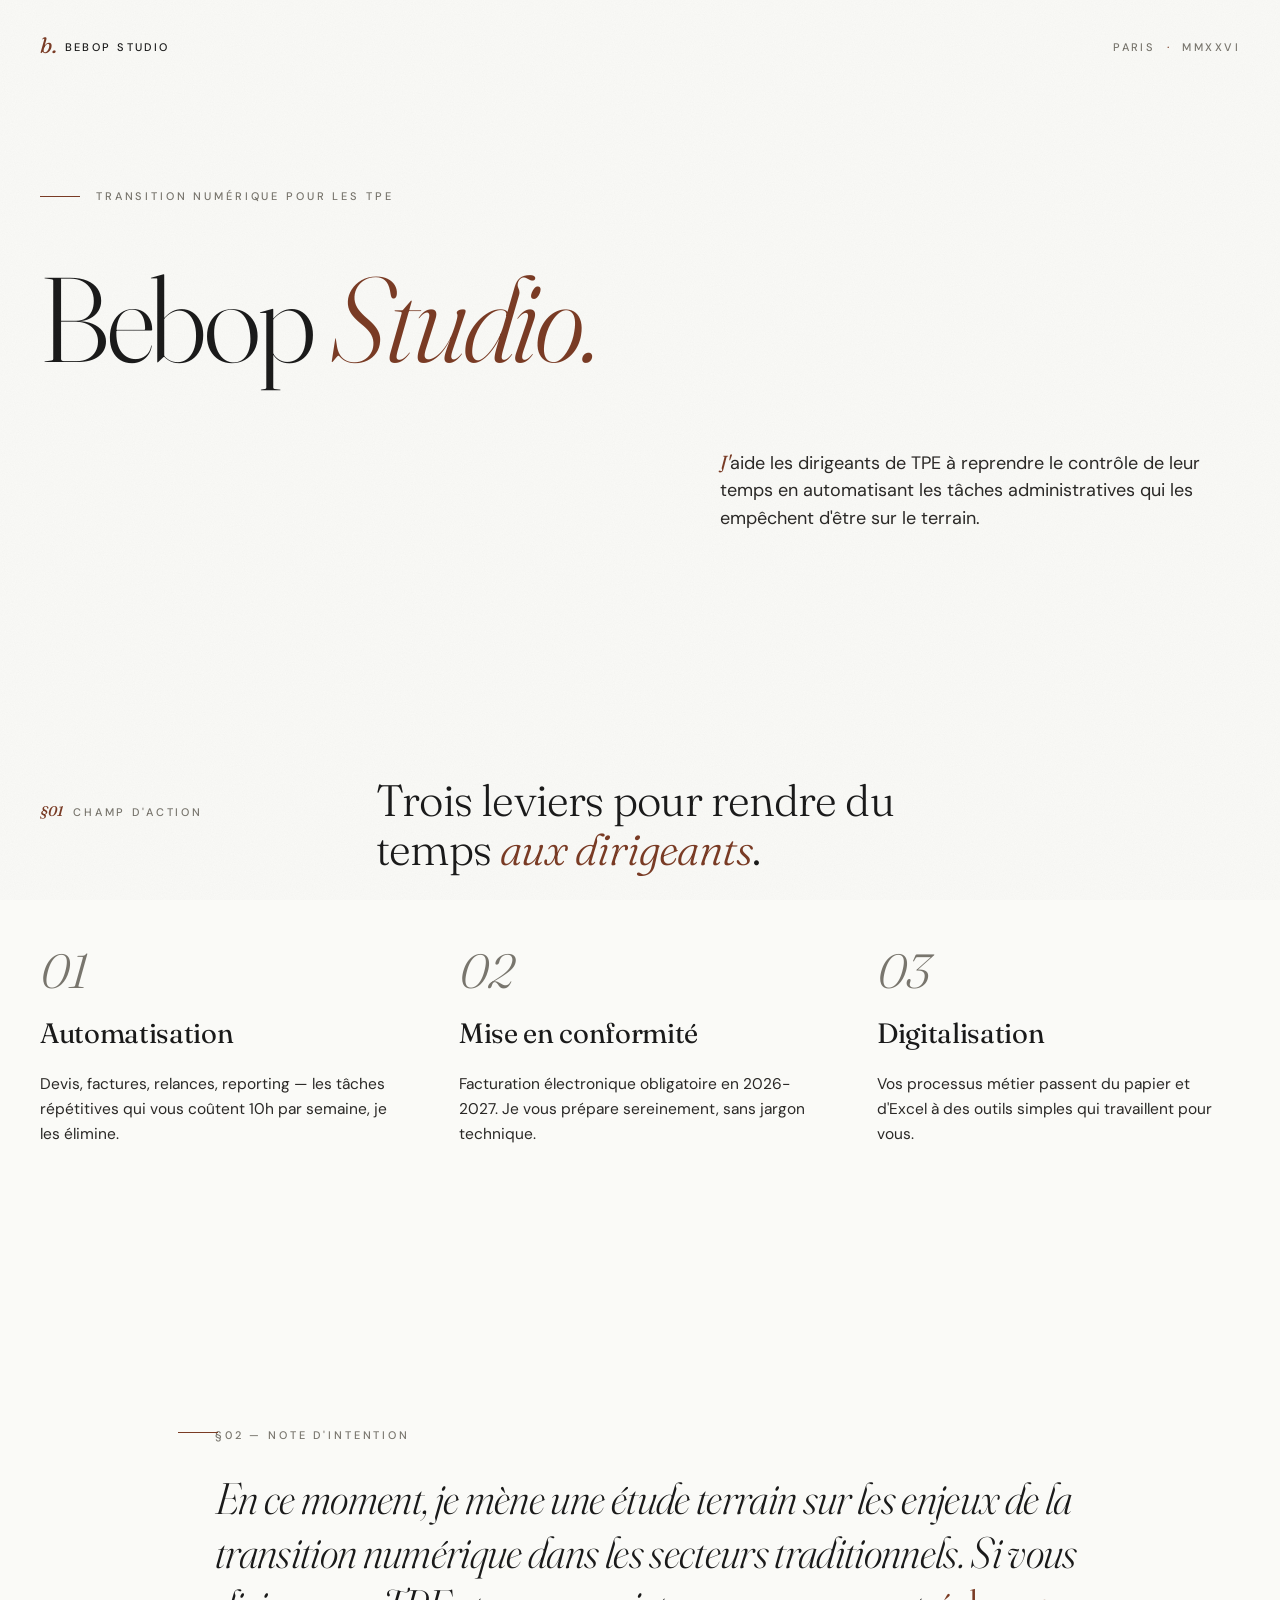
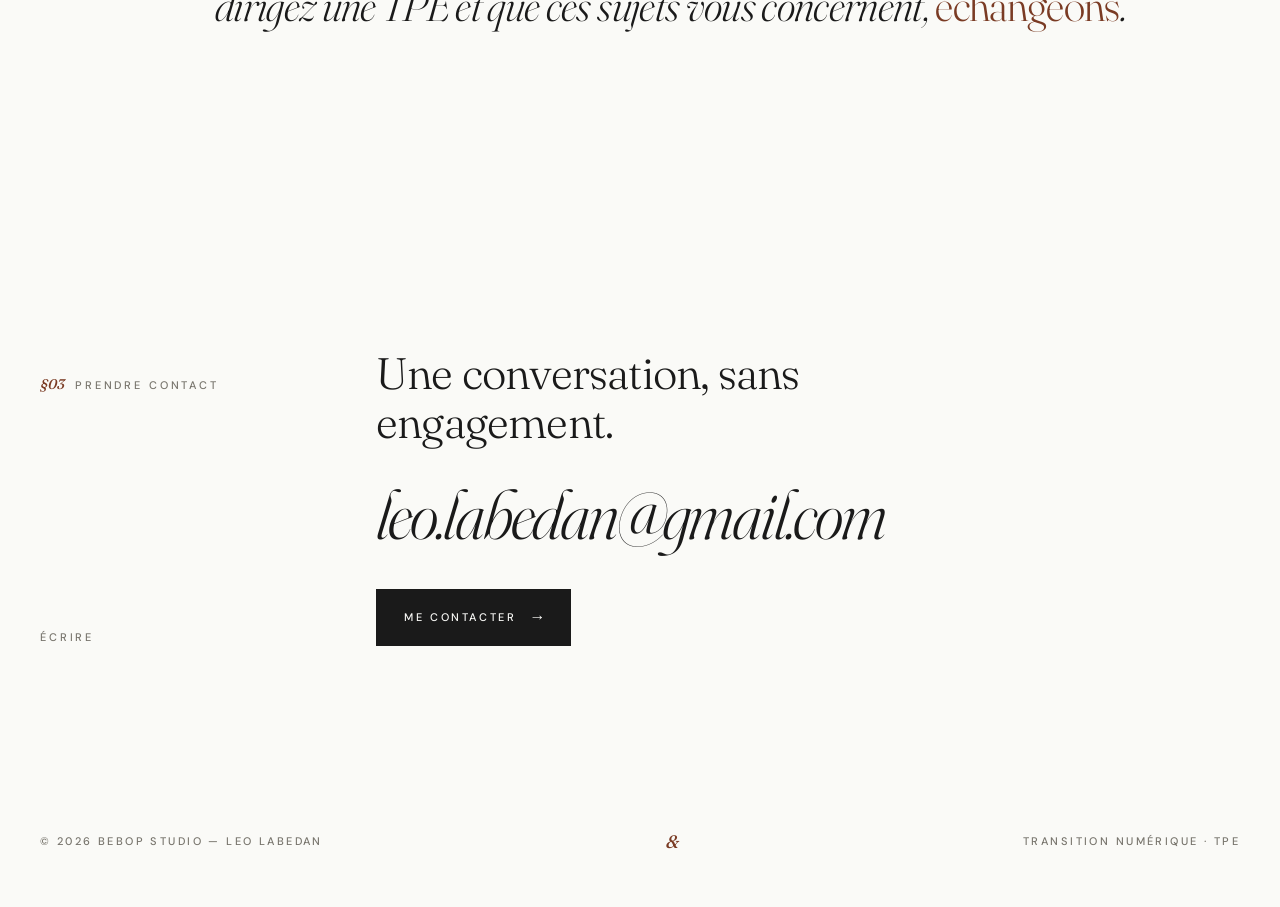
==== index.html @ 2ae8307a "Add editorial one-page landing for Bebop Studio Minimalist magazine-inspired layout: Fraunces displa" ====
<!DOCTYPE html>
<html lang="fr">
<head>
<meta charset="UTF-8" />
<meta name="viewport" content="width=device-width, initial-scale=1" />
<title>Bebop Studio — Transition numérique pour les TPE</title>
<meta name="description" content="Bebop Studio accompagne les TPE dans l'automatisation de leur administratif et la mise en conformité numérique 2026-2027." />
<meta name="author" content="Leo Labedan" />
<meta name="theme-color" content="#FAFAF7" />

<link rel="preconnect" href="https://fonts.googleapis.com">
<link rel="preconnect" href="https://fonts.gstatic.com" crossorigin>
<link href="https://fonts.googleapis.com/css2?family=Fraunces:ital,opsz,wght@0,9..144,300;0,9..144,400;0,9..144,500;1,9..144,300;1,9..144,400&family=DM+Sans:opsz,wght@9..40,400;9..40,500&display=swap" rel="stylesheet">

<style>
  :root {
    --paper: #FAFAF7;
    --paper-deep: #F3EFE6;
    --ink: #1A1A1A;
    --ink-soft: #2A2826;
    --mute: #78756D;
    --rule: #E5E0D5;
    --accent: #7A3B24;
    --display: "Fraunces", Georgia, "Times New Roman", serif;
    --body: "DM Sans", -apple-system, BlinkMacSystemFont, sans-serif;
  }

  *, *::before, *::after { box-sizing: border-box; margin: 0; padding: 0; }

  html {
    -webkit-font-smoothing: antialiased;
    -moz-osx-font-smoothing: grayscale;
    text-rendering: optimizeLegibility;
    scroll-behavior: smooth;
  }

  body {
    font-family: var(--body);
    font-weight: 400;
    font-size: 16px;
    line-height: 1.55;
    color: var(--ink);
    background: var(--paper);
    overflow-x: hidden;
    position: relative;
  }

  /* Paper grain — subtle, static */
  body::before {
    content: "";
    position: fixed;
    inset: 0;
    pointer-events: none;
    opacity: 0.035;
    z-index: 50;
    background-image: url("data:image/svg+xml;utf8,<svg xmlns='http://www.w3.org/2000/svg' width='240' height='240'><filter id='n'><feTurbulence type='fractalNoise' baseFrequency='0.9' numOctaves='2' stitchTiles='stitch'/><feColorMatrix values='0 0 0 0 0.1 0 0 0 0 0.1 0 0 0 0 0.1 0 0 0 1 0'/></filter><rect width='100%25' height='100%25' filter='url(%23n)'/></svg>");
  }

  a { color: inherit; text-decoration: none; }
  ::selection { background: var(--accent); color: var(--paper); }

  .wrap {
    width: 100%;
    max-width: 1280px;
    margin: 0 auto;
    padding: 0 40px;
  }

  /* ——— Header ——— */
  header {
    padding: 32px 0 0;
  }

  .nav {
    display: flex;
    justify-content: space-between;
    align-items: baseline;
    font-size: 11px;
    letter-spacing: 0.22em;
    text-transform: uppercase;
    color: var(--mute);
    font-weight: 500;
  }

  .brand {
    color: var(--ink);
    display: inline-flex;
    align-items: baseline;
    gap: 8px;
  }

  .brand .mark {
    font-family: var(--display);
    font-style: italic;
    font-weight: 400;
    font-size: 22px;
    color: var(--accent);
    letter-spacing: -0.01em;
    text-transform: none;
    line-height: 1;
    transform: translateY(2px);
    font-variation-settings: "opsz" 20;
  }

  .nav .meta { font-variant-numeric: tabular-nums; }
  .nav .meta .dot { color: var(--accent); margin: 0 6px; }

  /* ——— Hero ——— */
  .hero {
    padding: 132px 0 148px;
    position: relative;
  }

  .eyebrow {
    font-size: 11px;
    letter-spacing: 0.26em;
    text-transform: uppercase;
    color: var(--mute);
    margin-bottom: 56px;
    display: flex;
    align-items: center;
    gap: 16px;
    font-weight: 500;
  }

  .eyebrow::before {
    content: "";
    width: 40px;
    height: 1px;
    background: var(--accent);
    flex-shrink: 0;
  }

  .hero h1 {
    font-family: var(--display);
    font-weight: 300;
    font-size: clamp(48px, 9.4vw, 140px);
    line-height: 0.96;
    letter-spacing: -0.028em;
    color: var(--ink);
    max-width: 13ch;
    font-variation-settings: "opsz" 144;
  }

  .hero h1 em {
    font-style: italic;
    font-weight: 300;
    color: var(--accent);
  }

  .hero .lede {
    margin-top: 72px;
    margin-left: auto;
    max-width: 520px;
    font-size: 18px;
    line-height: 1.52;
    color: var(--ink-soft);
    font-weight: 400;
  }

  .hero .lede::first-letter {
    font-family: var(--display);
    font-style: italic;
    font-weight: 400;
    font-size: 1.05em;
    color: var(--accent);
  }

  /* ——— Section head ——— */
  .section-head {
    display: grid;
    grid-template-columns: 1fr 3fr;
    gap: 48px;
    padding: 96px 0 64px;
    align-items: baseline;
  }

  .section-tag {
    font-size: 11px;
    letter-spacing: 0.26em;
    text-transform: uppercase;
    color: var(--mute);
    font-weight: 500;
  }

  .section-tag .num {
    color: var(--accent);
    margin-right: 10px;
    font-variant-numeric: tabular-nums;
    font-family: var(--display);
    font-style: italic;
    font-size: 14px;
    letter-spacing: 0;
    text-transform: none;
  }

  .section-title {
    font-family: var(--display);
    font-weight: 300;
    font-size: clamp(28px, 4vw, 44px);
    line-height: 1.12;
    max-width: 22ch;
    letter-spacing: -0.018em;
    color: var(--ink);
  }

  .section-title em { font-style: italic; color: var(--accent); font-weight: 300; }

  /* ——— Services ——— */
  .services { padding-bottom: 120px; }

  .services-grid {
    display: grid;
    grid-template-columns: repeat(3, 1fr);
    gap: 72px 56px;
  }

  .service {
    display: flex;
    flex-direction: column;
    gap: 22px;
    transition: transform 600ms cubic-bezier(0.2, 0.7, 0.2, 1);
    padding-top: 8px;
  }

  .service:nth-child(2) { transform: translateY(40px); }
  .service:nth-child(3) { transform: translateY(80px); }

  .service:hover { transform: translateY(-3px); }
  .service:nth-child(2):hover { transform: translateY(37px); }
  .service:nth-child(3):hover { transform: translateY(77px); }

  .service:hover .service-number { color: var(--accent); }
  .service:hover h3 { color: var(--accent); }

  .service-number {
    font-family: var(--display);
    font-style: italic;
    font-weight: 300;
    font-size: 48px;
    line-height: 1;
    color: var(--mute);
    letter-spacing: -0.02em;
    transition: color 500ms ease;
    font-variation-settings: "opsz" 72;
  }

  .service h3 {
    font-family: var(--display);
    font-weight: 400;
    font-size: 28px;
    line-height: 1.18;
    letter-spacing: -0.012em;
    color: var(--ink);
    transition: color 500ms ease;
    font-variation-settings: "opsz" 48;
  }

  .service p {
    color: var(--ink-soft);
    font-size: 15.5px;
    line-height: 1.62;
    max-width: 34ch;
  }

  /* ——— Statement / Positionnement ——— */
  .statement {
    padding: 160px 0 180px;
    display: grid;
    grid-template-columns: 1fr 10fr;
  }

  .statement-inner {
    grid-column: 2;
    max-width: 920px;
    margin-left: 6%;
    position: relative;
  }

  .statement-inner::before {
    content: "";
    position: absolute;
    left: -4%;
    top: 0.3em;
    width: 40px;
    height: 1px;
    background: var(--accent);
  }

  .statement-kicker {
    font-size: 11px;
    letter-spacing: 0.26em;
    text-transform: uppercase;
    color: var(--mute);
    margin-bottom: 28px;
    font-weight: 500;
  }

  .statement p {
    font-family: var(--display);
    font-style: italic;
    font-weight: 300;
    font-size: clamp(24px, 3.6vw, 44px);
    line-height: 1.22;
    color: var(--ink);
    letter-spacing: -0.015em;
    font-variation-settings: "opsz" 96;
  }

  .statement p em {
    font-style: normal;
    color: var(--accent);
  }

  /* ——— Contact ——— */
  .contact {
    padding: 40px 0 140px;
  }

  .contact-inner {
    display: grid;
    grid-template-columns: 1fr 3fr;
    gap: 48px;
    align-items: end;
  }

  .contact-label {
    font-size: 11px;
    letter-spacing: 0.26em;
    text-transform: uppercase;
    color: var(--mute);
    font-weight: 500;
  }

  .contact-mail-wrap { display: flex; flex-direction: column; gap: 40px; align-items: flex-start; }

  .contact .mail {
    font-family: var(--display);
    font-weight: 300;
    font-style: italic;
    font-size: clamp(32px, 5.4vw, 82px);
    line-height: 1;
    letter-spacing: -0.032em;
    color: var(--ink);
    transition: color 350ms ease;
    font-variation-settings: "opsz" 144;
    display: inline-block;
    word-break: break-word;
  }

  .contact .mail:hover { color: var(--accent); }

  .btn {
    display: inline-flex;
    align-items: center;
    gap: 12px;
    padding: 16px 26px 16px 28px;
    background: var(--ink);
    color: var(--paper);
    font-family: var(--body);
    font-size: 11px;
    letter-spacing: 0.24em;
    text-transform: uppercase;
    font-weight: 500;
    transition: background 350ms ease, transform 350ms cubic-bezier(0.2, 0.7, 0.2, 1);
  }

  .btn:hover { background: var(--accent); transform: translateY(-2px); }

  .btn .arrow {
    display: inline-block;
    font-family: var(--display);
    font-style: italic;
    font-size: 16px;
    letter-spacing: 0;
    transition: transform 350ms cubic-bezier(0.2, 0.7, 0.2, 1);
    transform: translateY(-1px);
  }

  .btn:hover .arrow { transform: translate(5px, -1px); }

  /* ——— Footer ——— */
  footer {
    padding: 48px 0 56px;
    font-size: 11px;
    letter-spacing: 0.22em;
    text-transform: uppercase;
    color: var(--mute);
    display: flex;
    justify-content: space-between;
    gap: 24px;
    flex-wrap: wrap;
    font-weight: 500;
  }

  footer .ornament {
    font-family: var(--display);
    font-style: italic;
    font-size: 18px;
    color: var(--accent);
    letter-spacing: 0;
    text-transform: none;
    line-height: 1;
  }

  /* ——— Staggered load ——— */
  @keyframes rise {
    from { opacity: 0; transform: translateY(18px); }
    to { opacity: 1; transform: none; }
  }

  .anim { opacity: 0; animation: rise 1000ms cubic-bezier(0.2, 0.7, 0.2, 1) forwards; }
  .nav.anim { animation-delay: 40ms; }
  .hero .eyebrow.anim { animation-delay: 260ms; }
  .hero h1.anim { animation-delay: 420ms; }
  .hero .lede.anim { animation-delay: 680ms; }

  /* ——— Scroll reveal ——— */
  .reveal {
    opacity: 0;
    transform: translateY(22px);
    transition: opacity 1000ms cubic-bezier(0.2, 0.7, 0.2, 1),
                transform 1000ms cubic-bezier(0.2, 0.7, 0.2, 1);
    will-change: opacity, transform;
  }
  .reveal.in { opacity: 1; transform: none; }
  .reveal.d1 { transition-delay: 120ms; }
  .reveal.d2 { transition-delay: 240ms; }
  .reveal.d3 { transition-delay: 360ms; }

  /* ——— Responsive ——— */
  @media (max-width: 960px) {
    .services-grid { grid-template-columns: 1fr 1fr; gap: 56px 40px; }
    .service:nth-child(3) { grid-column: 1 / -1; transform: none; }
    .service:nth-child(3):hover { transform: translateY(-3px); }
  }

  @media (max-width: 720px) {
    .wrap { padding: 0 24px; }
    header { padding: 24px 0 0; }
    .hero { padding: 80px 0 96px; }
    .eyebrow { margin-bottom: 36px; }
    .hero h1 { font-size: clamp(44px, 13vw, 84px); max-width: 16ch; }
    .hero .lede { margin-top: 44px; margin-left: 0; font-size: 17px; }
    .section-head { grid-template-columns: 1fr; gap: 18px; padding: 64px 0 40px; }
    .services-grid { grid-template-columns: 1fr; gap: 52px; }
    .service, .service:nth-child(2), .service:nth-child(3) { transform: none; }
    .service:hover, .service:nth-child(2):hover, .service:nth-child(3):hover { transform: translateY(-3px); }
    .statement { padding: 88px 0 112px; grid-template-columns: 1fr; }
    .statement-inner { margin-left: 0; }
    .statement-inner::before { left: 0; top: -18px; }
    .contact { padding: 24px 0 96px; }
    .contact-inner { grid-template-columns: 1fr; gap: 28px; align-items: start; }
    footer { padding: 32px 0 40px; }
  }

  @media (max-width: 440px) {
    .hero h1 { font-size: clamp(40px, 14vw, 64px); }
    .contact .mail { font-size: clamp(26px, 8.5vw, 48px); }
  }

  @media (prefers-reduced-motion: reduce) {
    html { scroll-behavior: auto; }
    .anim, .reveal { opacity: 1; transform: none; animation: none; transition: none; }
    .service, .service:nth-child(2), .service:nth-child(3) { transform: none; transition: none; }
  }
</style>
</head>
<body>

<div class="wrap">

  <header>
    <div class="nav anim">
      <div class="brand">
        <span class="mark">b.</span>
        <span>Bebop Studio</span>
      </div>
      <div class="meta">Paris <span class="dot">·</span> MMXXVI</div>
    </div>
  </header>

  <section class="hero">
    <div class="eyebrow anim">Transition numérique pour les TPE</div>
    <h1 class="anim">Bebop <em>Studio.</em></h1>
    <p class="lede anim">J'aide les dirigeants de TPE à reprendre le contrôle de leur temps en automatisant les tâches administratives qui les empêchent d'être sur le terrain.</p>
  </section>

  <section class="services">
    <div class="section-head reveal">
      <div class="section-tag"><span class="num">§01</span>Champ d'action</div>
      <h2 class="section-title">Trois leviers pour rendre du temps <em>aux dirigeants</em>.</h2>
    </div>

    <div class="services-grid">
      <article class="service reveal">
        <div class="service-number">01</div>
        <h3>Automatisation</h3>
        <p>Devis, factures, relances, reporting — les tâches répétitives qui vous coûtent 10h par semaine, je les élimine.</p>
      </article>

      <article class="service reveal d1">
        <div class="service-number">02</div>
        <h3>Mise en conformité</h3>
        <p>Facturation électronique obligatoire en 2026-2027. Je vous prépare sereinement, sans jargon technique.</p>
      </article>

      <article class="service reveal d2">
        <div class="service-number">03</div>
        <h3>Digitalisation</h3>
        <p>Vos processus métier passent du papier et d'Excel à des outils simples qui travaillent pour vous.</p>
      </article>
    </div>
  </section>

  <section class="statement">
    <div class="statement-inner reveal">
      <div class="statement-kicker">§02 — Note d'intention</div>
      <p>En ce moment, je mène une étude terrain sur les enjeux de la transition numérique dans les secteurs traditionnels. Si vous dirigez une TPE et que ces sujets vous concernent, <em>échangeons</em>.</p>
    </div>
  </section>

  <section class="contact">
    <div class="section-head reveal" style="padding-bottom:32px;">
      <div class="section-tag"><span class="num">§03</span>Prendre contact</div>
      <h2 class="section-title">Une conversation, sans engagement.</h2>
    </div>
    <div class="contact-inner reveal d1">
      <div class="contact-label">Écrire</div>
      <div class="contact-mail-wrap">
        <a class="mail" href="mailto:leo.labedan@gmail.com">leo.labedan@gmail.com</a>
        <a class="btn" href="mailto:leo.labedan@gmail.com?subject=Bebop%20Studio%20%E2%80%94%20%C3%89change">
          Me contacter
          <span class="arrow">→</span>
        </a>
      </div>
    </div>
  </section>

  <footer>
    <div>© 2026 Bebop Studio — Leo Labedan</div>
    <div class="ornament">&</div>
    <div>Transition numérique · TPE</div>
  </footer>

</div>

<script>
  (function () {
    var els = document.querySelectorAll('.reveal');
    if (!('IntersectionObserver' in window)) {
      els.forEach(function (el) { el.classList.add('in'); });
      return;
    }
    var io = new IntersectionObserver(function (entries) {
      entries.forEach(function (e) {
        if (e.isIntersecting) {
          e.target.classList.add('in');
          io.unobserve(e.target);
        }
      });
    }, { threshold: 0.12, rootMargin: '0px 0px -8% 0px' });
    els.forEach(function (el) { io.observe(el); });
  })();
</script>

</body>
</html>
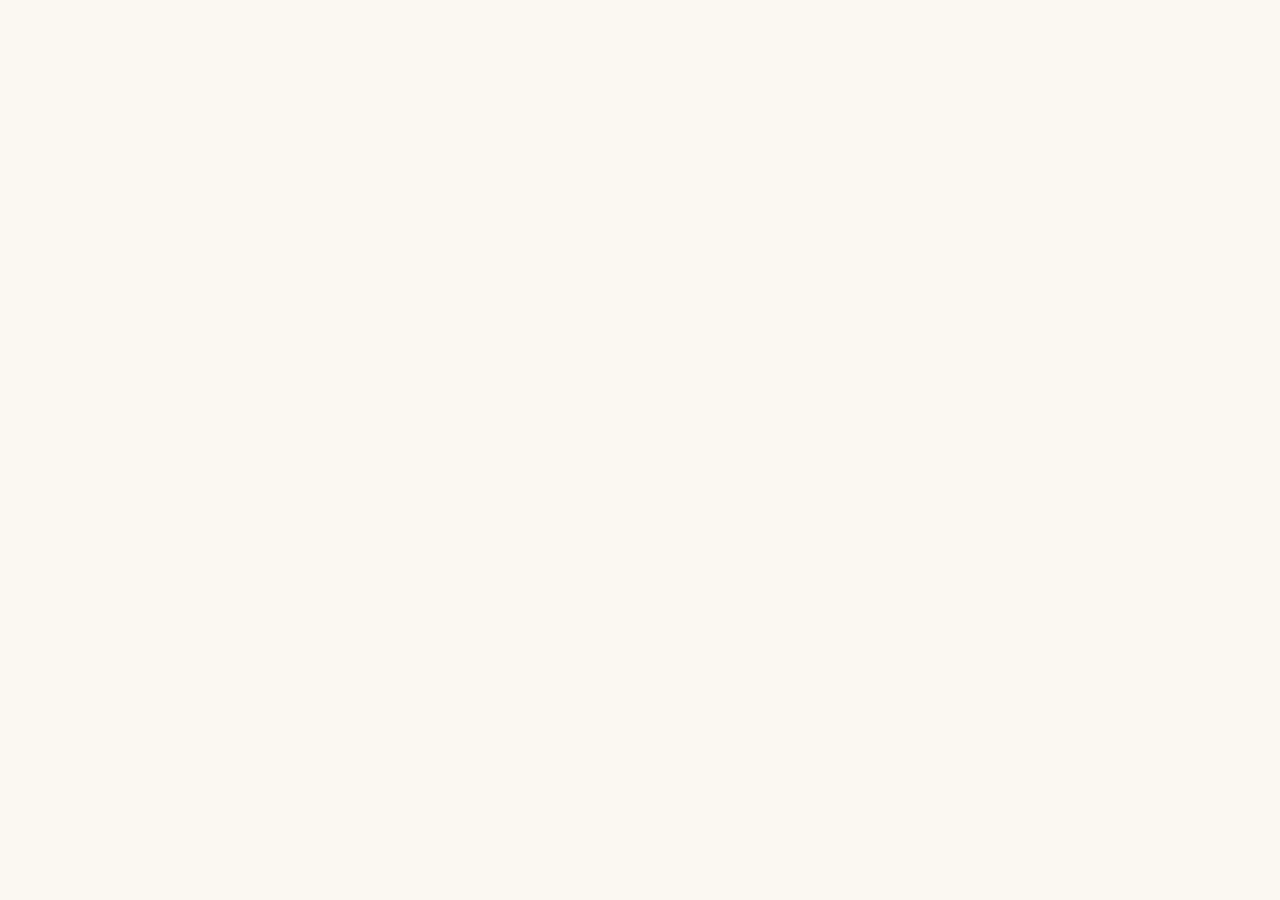
==== commit 7e53176f: "Initial landing page from Claude Design export" ====
--- a/index.html
+++ b/index.html
@@ -1,568 +1,48 @@
-<!DOCTYPE html>
+<!doctype html>
 <html lang="fr">
 <head>
-<meta charset="UTF-8" />
-<meta name="viewport" content="width=device-width, initial-scale=1" />
-<title>Bebop Studio — Transition numérique pour les TPE</title>
-<meta name="description" content="Bebop Studio accompagne les TPE dans l'automatisation de leur administratif et la mise en conformité numérique 2026-2027." />
-<meta name="author" content="Leo Labedan" />
-<meta name="theme-color" content="#FAFAF7" />
+<meta charset="utf-8">
+<title>Bebop Studio — Mise en conformité et automatisation pour TPE et PME</title>
+<meta name="description" content="Agence française d'accompagnement à la facturation électronique et à l'automatisation des tâches administratives pour TPE et PME. Premier échange sans engagement.">
+<meta name="viewport" content="width=device-width,initial-scale=1">
+<meta name="robots" content="index,follow">
+<meta name="author" content="Bebop Studio">
 
-<link rel="preconnect" href="https://fonts.googleapis.com">
-<link rel="preconnect" href="https://fonts.gstatic.com" crossorigin>
-<link href="https://fonts.googleapis.com/css2?family=Fraunces:ital,opsz,wght@0,9..144,300;0,9..144,400;0,9..144,500;1,9..144,300;1,9..144,400&family=DM+Sans:opsz,wght@9..40,400;9..40,500&display=swap" rel="stylesheet">
+<!-- Open Graph / LinkedIn -->
+<meta property="og:type" content="website">
+<meta property="og:url" content="https://bebopstudio.fr/">
+<meta property="og:title" content="Bebop Studio — Conformité sans surprise. L'admin en moins.">
+<meta property="og:description" content="Accompagnement des TPE et PME sur la facturation électronique et l'automatisation administrative.">
+<meta property="og:image" content="https://bebopstudio.fr/og-image.png">
+<meta property="og:locale" content="fr_FR">
+<meta property="og:site_name" content="Bebop Studio">
 
-<style>
-  :root {
-    --paper: #FAFAF7;
-    --paper-deep: #F3EFE6;
-    --ink: #1A1A1A;
-    --ink-soft: #2A2826;
-    --mute: #78756D;
-    --rule: #E5E0D5;
-    --accent: #7A3B24;
-    --display: "Fraunces", Georgia, "Times New Roman", serif;
-    --body: "DM Sans", -apple-system, BlinkMacSystemFont, sans-serif;
-  }
+<!-- Twitter card -->
+<meta name="twitter:card" content="summary_large_image">
+<meta name="twitter:title" content="Bebop Studio — Conformité sans surprise.">
+<meta name="twitter:description" content="Agence française. Conformité facturation électronique + automatisation admin.">
+<meta name="twitter:image" content="https://bebopstudio.fr/og-image.png">
 
-  *, *::before, *::after { box-sizing: border-box; margin: 0; padding: 0; }
+<link rel="icon" type="image/svg+xml" href="assets/favicon.svg">
+<link rel="canonical" href="https://bebopstudio.fr/">
 
-  html {
-    -webkit-font-smoothing: antialiased;
-    -moz-osx-font-smoothing: grayscale;
-    text-rendering: optimizeLegibility;
-    scroll-behavior: smooth;
-  }
-
-  body {
-    font-family: var(--body);
-    font-weight: 400;
-    font-size: 16px;
-    line-height: 1.55;
-    color: var(--ink);
-    background: var(--paper);
-    overflow-x: hidden;
-    position: relative;
-  }
-
-  /* Paper grain — subtle, static */
-  body::before {
-    content: "";
-    position: fixed;
-    inset: 0;
-    pointer-events: none;
-    opacity: 0.035;
-    z-index: 50;
-    background-image: url("data:image/svg+xml;utf8,<svg xmlns='http://www.w3.org/2000/svg' width='240' height='240'><filter id='n'><feTurbulence type='fractalNoise' baseFrequency='0.9' numOctaves='2' stitchTiles='stitch'/><feColorMatrix values='0 0 0 0 0.1 0 0 0 0 0.1 0 0 0 0 0.1 0 0 0 1 0'/></filter><rect width='100%25' height='100%25' filter='url(%23n)'/></svg>");
-  }
-
-  a { color: inherit; text-decoration: none; }
-  ::selection { background: var(--accent); color: var(--paper); }
-
-  .wrap {
-    width: 100%;
-    max-width: 1280px;
-    margin: 0 auto;
-    padding: 0 40px;
-  }
-
-  /* ——— Header ——— */
-  header {
-    padding: 32px 0 0;
-  }
-
-  .nav {
-    display: flex;
-    justify-content: space-between;
-    align-items: baseline;
-    font-size: 11px;
-    letter-spacing: 0.22em;
-    text-transform: uppercase;
-    color: var(--mute);
-    font-weight: 500;
-  }
-
-  .brand {
-    color: var(--ink);
-    display: inline-flex;
-    align-items: baseline;
-    gap: 8px;
-  }
-
-  .brand .mark {
-    font-family: var(--display);
-    font-style: italic;
-    font-weight: 400;
-    font-size: 22px;
-    color: var(--accent);
-    letter-spacing: -0.01em;
-    text-transform: none;
-    line-height: 1;
-    transform: translateY(2px);
-    font-variation-settings: "opsz" 20;
-  }
-
-  .nav .meta { font-variant-numeric: tabular-nums; }
-  .nav .meta .dot { color: var(--accent); margin: 0 6px; }
-
-  /* ——— Hero ——— */
-  .hero {
-    padding: 132px 0 148px;
-    position: relative;
-  }
-
-  .eyebrow {
-    font-size: 11px;
-    letter-spacing: 0.26em;
-    text-transform: uppercase;
-    color: var(--mute);
-    margin-bottom: 56px;
-    display: flex;
-    align-items: center;
-    gap: 16px;
-    font-weight: 500;
-  }
-
-  .eyebrow::before {
-    content: "";
-    width: 40px;
-    height: 1px;
-    background: var(--accent);
-    flex-shrink: 0;
-  }
-
-  .hero h1 {
-    font-family: var(--display);
-    font-weight: 300;
-    font-size: clamp(48px, 9.4vw, 140px);
-    line-height: 0.96;
-    letter-spacing: -0.028em;
-    color: var(--ink);
-    max-width: 13ch;
-    font-variation-settings: "opsz" 144;
-  }
-
-  .hero h1 em {
-    font-style: italic;
-    font-weight: 300;
-    color: var(--accent);
-  }
-
-  .hero .lede {
-    margin-top: 72px;
-    margin-left: auto;
-    max-width: 520px;
-    font-size: 18px;
-    line-height: 1.52;
-    color: var(--ink-soft);
-    font-weight: 400;
-  }
-
-  .hero .lede::first-letter {
-    font-family: var(--display);
-    font-style: italic;
-    font-weight: 400;
-    font-size: 1.05em;
-    color: var(--accent);
-  }
-
-  /* ——— Section head ——— */
-  .section-head {
-    display: grid;
-    grid-template-columns: 1fr 3fr;
-    gap: 48px;
-    padding: 96px 0 64px;
-    align-items: baseline;
-  }
-
-  .section-tag {
-    font-size: 11px;
-    letter-spacing: 0.26em;
-    text-transform: uppercase;
-    color: var(--mute);
-    font-weight: 500;
-  }
-
-  .section-tag .num {
-    color: var(--accent);
-    margin-right: 10px;
-    font-variant-numeric: tabular-nums;
-    font-family: var(--display);
-    font-style: italic;
-    font-size: 14px;
-    letter-spacing: 0;
-    text-transform: none;
-  }
-
-  .section-title {
-    font-family: var(--display);
-    font-weight: 300;
-    font-size: clamp(28px, 4vw, 44px);
-    line-height: 1.12;
-    max-width: 22ch;
-    letter-spacing: -0.018em;
-    color: var(--ink);
-  }
-
-  .section-title em { font-style: italic; color: var(--accent); font-weight: 300; }
-
-  /* ——— Services ——— */
-  .services { padding-bottom: 120px; }
-
-  .services-grid {
-    display: grid;
-    grid-template-columns: repeat(3, 1fr);
-    gap: 72px 56px;
-  }
-
-  .service {
-    display: flex;
-    flex-direction: column;
-    gap: 22px;
-    transition: transform 600ms cubic-bezier(0.2, 0.7, 0.2, 1);
-    padding-top: 8px;
-  }
-
-  .service:nth-child(2) { transform: translateY(40px); }
-  .service:nth-child(3) { transform: translateY(80px); }
-
-  .service:hover { transform: translateY(-3px); }
-  .service:nth-child(2):hover { transform: translateY(37px); }
-  .service:nth-child(3):hover { transform: translateY(77px); }
-
-  .service:hover .service-number { color: var(--accent); }
-  .service:hover h3 { color: var(--accent); }
-
-  .service-number {
-    font-family: var(--display);
-    font-style: italic;
-    font-weight: 300;
-    font-size: 48px;
-    line-height: 1;
-    color: var(--mute);
-    letter-spacing: -0.02em;
-    transition: color 500ms ease;
-    font-variation-settings: "opsz" 72;
-  }
-
-  .service h3 {
-    font-family: var(--display);
-    font-weight: 400;
-    font-size: 28px;
-    line-height: 1.18;
-    letter-spacing: -0.012em;
-    color: var(--ink);
-    transition: color 500ms ease;
-    font-variation-settings: "opsz" 48;
-  }
-
-  .service p {
-    color: var(--ink-soft);
-    font-size: 15.5px;
-    line-height: 1.62;
-    max-width: 34ch;
-  }
-
-  /* ——— Statement / Positionnement ——— */
-  .statement {
-    padding: 160px 0 180px;
-    display: grid;
-    grid-template-columns: 1fr 10fr;
-  }
-
-  .statement-inner {
-    grid-column: 2;
-    max-width: 920px;
-    margin-left: 6%;
-    position: relative;
-  }
-
-  .statement-inner::before {
-    content: "";
-    position: absolute;
-    left: -4%;
-    top: 0.3em;
-    width: 40px;
-    height: 1px;
-    background: var(--accent);
-  }
-
-  .statement-kicker {
-    font-size: 11px;
-    letter-spacing: 0.26em;
-    text-transform: uppercase;
-    color: var(--mute);
-    margin-bottom: 28px;
-    font-weight: 500;
-  }
-
-  .statement p {
-    font-family: var(--display);
-    font-style: italic;
-    font-weight: 300;
-    font-size: clamp(24px, 3.6vw, 44px);
-    line-height: 1.22;
-    color: var(--ink);
-    letter-spacing: -0.015em;
-    font-variation-settings: "opsz" 96;
-  }
-
-  .statement p em {
-    font-style: normal;
-    color: var(--accent);
-  }
-
-  /* ——— Contact ——— */
-  .contact {
-    padding: 40px 0 140px;
-  }
-
-  .contact-inner {
-    display: grid;
-    grid-template-columns: 1fr 3fr;
-    gap: 48px;
-    align-items: end;
-  }
-
-  .contact-label {
-    font-size: 11px;
-    letter-spacing: 0.26em;
-    text-transform: uppercase;
-    color: var(--mute);
-    font-weight: 500;
-  }
-
-  .contact-mail-wrap { display: flex; flex-direction: column; gap: 40px; align-items: flex-start; }
-
-  .contact .mail {
-    font-family: var(--display);
-    font-weight: 300;
-    font-style: italic;
-    font-size: clamp(32px, 5.4vw, 82px);
-    line-height: 1;
-    letter-spacing: -0.032em;
-    color: var(--ink);
-    transition: color 350ms ease;
-    font-variation-settings: "opsz" 144;
-    display: inline-block;
-    word-break: break-word;
-  }
-
-  .contact .mail:hover { color: var(--accent); }
-
-  .btn {
-    display: inline-flex;
-    align-items: center;
-    gap: 12px;
-    padding: 16px 26px 16px 28px;
-    background: var(--ink);
-    color: var(--paper);
-    font-family: var(--body);
-    font-size: 11px;
-    letter-spacing: 0.24em;
-    text-transform: uppercase;
-    font-weight: 500;
-    transition: background 350ms ease, transform 350ms cubic-bezier(0.2, 0.7, 0.2, 1);
-  }
-
-  .btn:hover { background: var(--accent); transform: translateY(-2px); }
-
-  .btn .arrow {
-    display: inline-block;
-    font-family: var(--display);
-    font-style: italic;
-    font-size: 16px;
-    letter-spacing: 0;
-    transition: transform 350ms cubic-bezier(0.2, 0.7, 0.2, 1);
-    transform: translateY(-1px);
-  }
-
-  .btn:hover .arrow { transform: translate(5px, -1px); }
-
-  /* ——— Footer ——— */
-  footer {
-    padding: 48px 0 56px;
-    font-size: 11px;
-    letter-spacing: 0.22em;
-    text-transform: uppercase;
-    color: var(--mute);
-    display: flex;
-    justify-content: space-between;
-    gap: 24px;
-    flex-wrap: wrap;
-    font-weight: 500;
-  }
-
-  footer .ornament {
-    font-family: var(--display);
-    font-style: italic;
-    font-size: 18px;
-    color: var(--accent);
-    letter-spacing: 0;
-    text-transform: none;
-    line-height: 1;
-  }
-
-  /* ——— Staggered load ——— */
-  @keyframes rise {
-    from { opacity: 0; transform: translateY(18px); }
-    to { opacity: 1; transform: none; }
-  }
-
-  .anim { opacity: 0; animation: rise 1000ms cubic-bezier(0.2, 0.7, 0.2, 1) forwards; }
-  .nav.anim { animation-delay: 40ms; }
-  .hero .eyebrow.anim { animation-delay: 260ms; }
-  .hero h1.anim { animation-delay: 420ms; }
-  .hero .lede.anim { animation-delay: 680ms; }
-
-  /* ——— Scroll reveal ——— */
-  .reveal {
-    opacity: 0;
-    transform: translateY(22px);
-    transition: opacity 1000ms cubic-bezier(0.2, 0.7, 0.2, 1),
-                transform 1000ms cubic-bezier(0.2, 0.7, 0.2, 1);
-    will-change: opacity, transform;
-  }
-  .reveal.in { opacity: 1; transform: none; }
-  .reveal.d1 { transition-delay: 120ms; }
-  .reveal.d2 { transition-delay: 240ms; }
-  .reveal.d3 { transition-delay: 360ms; }
-
-  /* ——— Responsive ——— */
-  @media (max-width: 960px) {
-    .services-grid { grid-template-columns: 1fr 1fr; gap: 56px 40px; }
-    .service:nth-child(3) { grid-column: 1 / -1; transform: none; }
-    .service:nth-child(3):hover { transform: translateY(-3px); }
-  }
-
-  @media (max-width: 720px) {
-    .wrap { padding: 0 24px; }
-    header { padding: 24px 0 0; }
-    .hero { padding: 80px 0 96px; }
-    .eyebrow { margin-bottom: 36px; }
-    .hero h1 { font-size: clamp(44px, 13vw, 84px); max-width: 16ch; }
-    .hero .lede { margin-top: 44px; margin-left: 0; font-size: 17px; }
-    .section-head { grid-template-columns: 1fr; gap: 18px; padding: 64px 0 40px; }
-    .services-grid { grid-template-columns: 1fr; gap: 52px; }
-    .service, .service:nth-child(2), .service:nth-child(3) { transform: none; }
-    .service:hover, .service:nth-child(2):hover, .service:nth-child(3):hover { transform: translateY(-3px); }
-    .statement { padding: 88px 0 112px; grid-template-columns: 1fr; }
-    .statement-inner { margin-left: 0; }
-    .statement-inner::before { left: 0; top: -18px; }
-    .contact { padding: 24px 0 96px; }
-    .contact-inner { grid-template-columns: 1fr; gap: 28px; align-items: start; }
-    footer { padding: 32px 0 40px; }
-  }
-
-  @media (max-width: 440px) {
-    .hero h1 { font-size: clamp(40px, 14vw, 64px); }
-    .contact .mail { font-size: clamp(26px, 8.5vw, 48px); }
-  }
-
-  @media (prefers-reduced-motion: reduce) {
-    html { scroll-behavior: auto; }
-    .anim, .reveal { opacity: 1; transform: none; animation: none; transition: none; }
-    .service, .service:nth-child(2), .service:nth-child(3) { transform: none; transition: none; }
-  }
-</style>
+<link rel="stylesheet" href="colors_and_type.css">
+<link rel="stylesheet" href="kit.css">
+<link rel="stylesheet" href="responsive.css">
 </head>
 <body>
+<div id="root"></div>
 
-<div class="wrap">
+<script src="https://unpkg.com/react@18.3.1/umd/react.development.js" integrity="sha384-hD6/rw4ppMLGNu3tX5cjIb+uRZ7UkRJ6BPkLpg4hAu/6onKUg4lLsHAs9EBPT82L" crossorigin="anonymous"></script>
+<script src="https://unpkg.com/react-dom@18.3.1/umd/react-dom.development.js" integrity="sha384-u6aeetuaXnQ38mYT8rp6sbXaQe3NL9t+IBXmnYxwkUI2Hw4bsp2Wvmx4yRQF1uAm" crossorigin="anonymous"></script>
+<script src="https://unpkg.com/@babel/standalone@7.29.0/babel.min.js" integrity="sha384-m08KidiNqLdpJqLq95G/LEi8Qvjl/xUYll3QILypMoQ65QorJ9Lvtp2RXYGBFj1y" crossorigin="anonymous"></script>
 
-  <header>
-    <div class="nav anim">
-      <div class="brand">
-        <span class="mark">b.</span>
-        <span>Bebop Studio</span>
-      </div>
-      <div class="meta">Paris <span class="dot">·</span> MMXXVI</div>
-    </div>
-  </header>
-
-  <section class="hero">
-    <div class="eyebrow anim">Transition numérique pour les TPE</div>
-    <h1 class="anim">Bebop <em>Studio.</em></h1>
-    <p class="lede anim">J'aide les dirigeants de TPE à reprendre le contrôle de leur temps en automatisant les tâches administratives qui les empêchent d'être sur le terrain.</p>
-  </section>
-
-  <section class="services">
-    <div class="section-head reveal">
-      <div class="section-tag"><span class="num">§01</span>Champ d'action</div>
-      <h2 class="section-title">Trois leviers pour rendre du temps <em>aux dirigeants</em>.</h2>
-    </div>
-
-    <div class="services-grid">
-      <article class="service reveal">
-        <div class="service-number">01</div>
-        <h3>Automatisation</h3>
-        <p>Devis, factures, relances, reporting — les tâches répétitives qui vous coûtent 10h par semaine, je les élimine.</p>
-      </article>
-
-      <article class="service reveal d1">
-        <div class="service-number">02</div>
-        <h3>Mise en conformité</h3>
-        <p>Facturation électronique obligatoire en 2026-2027. Je vous prépare sereinement, sans jargon technique.</p>
-      </article>
-
-      <article class="service reveal d2">
-        <div class="service-number">03</div>
-        <h3>Digitalisation</h3>
-        <p>Vos processus métier passent du papier et d'Excel à des outils simples qui travaillent pour vous.</p>
-      </article>
-    </div>
-  </section>
-
-  <section class="statement">
-    <div class="statement-inner reveal">
-      <div class="statement-kicker">§02 — Note d'intention</div>
-      <p>En ce moment, je mène une étude terrain sur les enjeux de la transition numérique dans les secteurs traditionnels. Si vous dirigez une TPE et que ces sujets vous concernent, <em>échangeons</em>.</p>
-    </div>
-  </section>
-
-  <section class="contact">
-    <div class="section-head reveal" style="padding-bottom:32px;">
-      <div class="section-tag"><span class="num">§03</span>Prendre contact</div>
-      <h2 class="section-title">Une conversation, sans engagement.</h2>
-    </div>
-    <div class="contact-inner reveal d1">
-      <div class="contact-label">Écrire</div>
-      <div class="contact-mail-wrap">
-        <a class="mail" href="mailto:leo.labedan@gmail.com">leo.labedan@gmail.com</a>
-        <a class="btn" href="mailto:leo.labedan@gmail.com?subject=Bebop%20Studio%20%E2%80%94%20%C3%89change">
-          Me contacter
-          <span class="arrow">→</span>
-        </a>
-      </div>
-    </div>
-  </section>
-
-  <footer>
-    <div>© 2026 Bebop Studio — Leo Labedan</div>
-    <div class="ornament">&</div>
-    <div>Transition numérique · TPE</div>
-  </footer>
-
-</div>
-
-<script>
-  (function () {
-    var els = document.querySelectorAll('.reveal');
-    if (!('IntersectionObserver' in window)) {
-      els.forEach(function (el) { el.classList.add('in'); });
-      return;
-    }
-    var io = new IntersectionObserver(function (entries) {
-      entries.forEach(function (e) {
-        if (e.isIntersecting) {
-          e.target.classList.add('in');
-          io.unobserve(e.target);
-        }
-      });
-    }, { threshold: 0.12, rootMargin: '0px 0px -8% 0px' });
-    els.forEach(function (el) { io.observe(el); });
-  })();
-</script>
-
+<script type="text/babel" src="Nav.jsx"></script>
+<script type="text/babel" src="Hero.jsx"></script>
+<script type="text/babel" src="Approche.jsx"></script>
+<script type="text/babel" src="Conformite.jsx"></script>
+<script type="text/babel" src="Contact.jsx"></script>
+<script type="text/babel" src="Footer.jsx"></script>
+<script type="text/babel" src="App.jsx"></script>
 </body>
 </html>
--- a/colors_and_type.css
+++ b/colors_and_type.css
@@ -0,0 +1,252 @@
+/* =========================================================================
+   Bebop Studio — Colors & Type
+   Sobre, sérieux, rassurant. Noir + ambre chaud + blanc cassé.
+   ========================================================================= */
+
+/* ---------- Fonts ---------- */
+/* Display serif: Source Serif 4 — modern, editorial, fintech-credible.
+   Body sans: Geist — clean B2B, not overused.
+   Mono: Geist Mono — for figures, receipts, code-like tokens. */
+@import url('https://fonts.googleapis.com/css2?family=Source+Serif+4:ital,opsz,wght@0,8..60,300..900;1,8..60,300..900&display=swap');
+@import url('https://fonts.googleapis.com/css2?family=Geist:wght@300..700&family=Geist+Mono:wght@400..600&display=swap');
+
+:root {
+  /* =======================================================================
+     COLORS — raw palette
+     ======================================================================= */
+
+  /* Ink — blacks used for type and strong surfaces. Not pure #000;
+     a warm near-black that reads as "printed ink" on cream. */
+  --ink-900: #111111;   /* primary text, logo, headlines */
+  --ink-800: #1C1B19;   /* strong surface (footer, callout blocks) */
+  --ink-700: #2A2724;   /* secondary text on cream */
+  --ink-500: #5B5750;   /* tertiary / muted text */
+  --ink-300: #8F8A82;   /* subtle metadata, placeholder */
+  --ink-200: #C6C1B8;   /* borders on cream */
+  --ink-100: #E4DFD5;   /* hairline dividers */
+
+  /* Cream — warm off-white page surfaces. Never pure white. */
+  --cream-50:  #FBF8F2;  /* page background */
+  --cream-100: #F5F1E8;  /* raised surface / card */
+  --cream-200: #EDE7D9;  /* hover / pressed */
+  --cream-0:   #FFFFFF;  /* only inside inputs / reversed chips */
+
+  /* Amber — single warm accent. Used sparingly:
+     CTAs, underlines, active states, key numerals. */
+  --amber-700: #8A4A12;  /* pressed / on-cream text-accent */
+  --amber-600: #B26420;  /* hover */
+  --amber-500: #D17A2A;  /* PRIMARY — main accent, CTA fill */
+  --amber-400: #E49247;  /* highlight / active underline */
+  --amber-200: #F4D6A8;  /* soft tint, badge bg */
+  --amber-100: #FBEBD0;  /* faintest wash */
+
+  /* Semantic — low-saturation, coherent with the ink+amber world. */
+  --ok-700:     #2F5D3A;
+  --ok-100:     #DFE9D9;
+  --warn-700:   #8A5A12;  /* reuse amber family */
+  --warn-100:   #FBEBD0;
+  --danger-700: #7A2E22;
+  --danger-100: #EFD5CF;
+  --info-700:   #2D4A66;
+  --info-100:   #D9E2EB;
+
+  /* =======================================================================
+     SEMANTIC TOKENS — use THESE in components, not the raw palette
+     ======================================================================= */
+
+  /* Surfaces */
+  --bg-page:      var(--cream-50);
+  --bg-raised:    var(--cream-100);
+  --bg-sunken:    var(--cream-200);
+  --bg-inverse:   var(--ink-800);   /* footer, strong sections */
+  --bg-input:     var(--cream-0);
+
+  /* Foreground (on cream) */
+  --fg-1:         var(--ink-900);   /* headlines, primary text */
+  --fg-2:         var(--ink-700);   /* body */
+  --fg-3:         var(--ink-500);   /* tertiary, captions */
+  --fg-muted:     var(--ink-300);   /* placeholder, metadata */
+  --fg-on-inverse: var(--cream-50); /* text on --bg-inverse */
+  --fg-on-inverse-muted: #A9A39A;
+
+  /* Accent */
+  --accent:       var(--amber-500);
+  --accent-hover: var(--amber-600);
+  --accent-press: var(--amber-700);
+  --accent-soft:  var(--amber-200);
+  --accent-faint: var(--amber-100);
+  --on-accent:    var(--cream-50);  /* text on filled amber */
+
+  /* Borders */
+  --border-strong: var(--ink-700);
+  --border-base:   var(--ink-200);
+  --border-subtle: var(--ink-100);
+  --border-accent: var(--amber-500);
+
+  /* =======================================================================
+     TYPE — families, scale, weights
+     ======================================================================= */
+  --font-display: "Source Serif 4", "Source Serif Pro", Georgia, "Times New Roman", serif;
+  --font-body:    "Geist", "Söhne", -apple-system, BlinkMacSystemFont, "Segoe UI", sans-serif;
+  --font-mono:    "Geist Mono", "JetBrains Mono", ui-monospace, SFMono-Regular, Menlo, monospace;
+
+  /* Scale — compact, editorial. 1.250 minor-third-ish. */
+  --fs-display: clamp(3.5rem, 6vw, 5.5rem); /* 56 → 88px */
+  --fs-h1:      clamp(2.5rem, 4vw, 3.5rem); /* 40 → 56px */
+  --fs-h2:      clamp(1.75rem, 2.6vw, 2.25rem); /* 28 → 36px */
+  --fs-h3:      1.375rem;    /* 22px */
+  --fs-h4:      1.125rem;    /* 18px */
+  --fs-body:    1rem;        /* 16px */
+  --fs-small:   0.875rem;    /* 14px */
+  --fs-xs:      0.75rem;     /* 12px */
+  --fs-eyebrow: 0.8125rem;   /* 13px — tracked caps */
+
+  /* Line heights */
+  --lh-tight:   1.05;   /* display */
+  --lh-snug:    1.15;   /* headings */
+  --lh-normal:  1.55;   /* body */
+  --lh-loose:   1.75;   /* long-form */
+
+  /* Tracking */
+  --tr-tight:   -0.02em;
+  --tr-snug:    -0.01em;
+  --tr-normal:  0;
+  --tr-eyebrow: 0.14em;
+  --tr-mono:    0.02em;
+
+  /* Weights */
+  --w-reg:  400;
+  --w-med:  500;
+  --w-sb:   600;
+  --w-b:    700;
+
+  /* =======================================================================
+     SPACING / RADII / SHADOWS / MOTION
+     ======================================================================= */
+  --s-1: 4px;
+  --s-2: 8px;
+  --s-3: 12px;
+  --s-4: 16px;
+  --s-5: 20px;
+  --s-6: 24px;
+  --s-8: 32px;
+  --s-10: 40px;
+  --s-12: 48px;
+  --s-16: 64px;
+  --s-20: 80px;
+  --s-24: 96px;
+  --s-32: 128px;
+
+  /* Radii — understated. Cards are nearly square. */
+  --r-sm: 2px;
+  --r-md: 4px;
+  --r-lg: 6px;
+  --r-pill: 999px;
+
+  /* Shadows — soft, warm-tinted, never dramatic. */
+  --shadow-1: 0 1px 2px rgba(28, 27, 25, 0.06);
+  --shadow-2: 0 2px 8px rgba(28, 27, 25, 0.08), 0 1px 2px rgba(28, 27, 25, 0.04);
+  --shadow-3: 0 8px 24px rgba(28, 27, 25, 0.09), 0 2px 6px rgba(28, 27, 25, 0.05);
+  --shadow-inset: inset 0 0 0 1px rgba(28, 27, 25, 0.06);
+
+  /* Motion — calm, deliberate. No bounces. */
+  --ease-standard: cubic-bezier(0.2, 0, 0, 1);
+  --ease-out:      cubic-bezier(0.2, 0, 0.1, 1);
+  --dur-fast: 120ms;
+  --dur-base: 180ms;
+  --dur-slow: 260ms;
+
+  /* Focus ring */
+  --focus-ring: 0 0 0 2px var(--bg-page), 0 0 0 4px var(--amber-500);
+}
+
+/* =========================================================================
+   Base semantic elements
+   ========================================================================= */
+html, body {
+  background: var(--bg-page);
+  color: var(--fg-2);
+  font-family: var(--font-body);
+  font-size: var(--fs-body);
+  line-height: var(--lh-normal);
+  font-weight: var(--w-reg);
+  -webkit-font-smoothing: antialiased;
+  text-rendering: optimizeLegibility;
+}
+
+h1, h2, h3, h4, .display {
+  font-family: var(--font-display);
+  color: var(--fg-1);
+  font-weight: var(--w-reg);     /* serif looks best regular */
+  letter-spacing: var(--tr-tight);
+  line-height: var(--lh-snug);
+  text-wrap: pretty;
+}
+
+.display {
+  font-size: var(--fs-display);
+  line-height: var(--lh-tight);
+  letter-spacing: -0.025em;
+}
+
+h1 { font-size: var(--fs-h1); line-height: var(--lh-tight); }
+h2 { font-size: var(--fs-h2); }
+h3 { font-size: var(--fs-h3); letter-spacing: var(--tr-snug); }
+h4 { font-size: var(--fs-h4); letter-spacing: var(--tr-snug); font-weight: var(--w-med); font-family: var(--font-body); color: var(--fg-1); }
+
+p { color: var(--fg-2); margin: 0 0 1em; text-wrap: pretty; }
+
+small, .small { font-size: var(--fs-small); }
+
+.eyebrow {
+  font-family: var(--font-body);
+  font-size: var(--fs-eyebrow);
+  font-weight: var(--w-med);
+  letter-spacing: var(--tr-eyebrow);
+  text-transform: uppercase;
+  color: var(--fg-3);
+}
+
+.mono, code, kbd {
+  font-family: var(--font-mono);
+  font-size: 0.95em;
+  letter-spacing: var(--tr-mono);
+}
+
+code {
+  background: var(--bg-sunken);
+  padding: 1px 6px;
+  border-radius: var(--r-sm);
+  color: var(--fg-1);
+}
+
+a {
+  color: var(--fg-1);
+  text-decoration: underline;
+  text-decoration-color: var(--amber-500);
+  text-decoration-thickness: 1px;
+  text-underline-offset: 3px;
+  transition: color var(--dur-base) var(--ease-standard),
+              text-decoration-color var(--dur-base) var(--ease-standard);
+}
+a:hover {
+  color: var(--amber-700);
+  text-decoration-color: var(--amber-700);
+}
+
+hr {
+  border: 0;
+  border-top: 1px solid var(--border-subtle);
+  margin: var(--s-10) 0;
+}
+
+::selection {
+  background: var(--amber-200);
+  color: var(--ink-900);
+}
+
+*:focus-visible {
+  outline: none;
+  box-shadow: var(--focus-ring);
+  border-radius: var(--r-sm);
+}
--- a/kit.css
+++ b/kit.css
@@ -0,0 +1,354 @@
+/* UI Kit — Bebop Studio landing
+   Uses tokens from ../../colors_and_type.css. This file only adds component
+   patterns and the landing-page layout. Semantic tokens ONLY — no raw palette. */
+
+* { box-sizing: border-box; }
+body { margin: 0; background: var(--bg-page); color: var(--fg-2); }
+
+/* ---------- Layout ---------- */
+.container { max-width: 1160px; margin: 0 auto; padding: 0 32px; }
+.section { padding: 96px 0; }
+.section + .section { border-top: 1px solid var(--border-subtle); }
+.section-inverse { background: var(--bg-inverse); color: var(--fg-on-inverse); }
+.section-inverse h1, .section-inverse h2, .section-inverse h3 { color: var(--fg-on-inverse); }
+.section-inverse p { color: var(--fg-on-inverse-muted); }
+.section-inverse .eyebrow { color: var(--fg-on-inverse-muted); }
+
+/* ---------- Nav ---------- */
+.nav {
+  position: sticky; top: 0; z-index: 10;
+  height: 64px; display: flex; align-items: center; justify-content: space-between;
+  padding: 0 32px; background: var(--bg-page);
+  border-bottom: 1px solid var(--border-subtle);
+}
+.nav-brand {
+  font-family: var(--font-display); font-style: italic; font-weight: 400;
+  font-size: 20px; letter-spacing: -0.02em; color: var(--fg-1);
+  display: inline-flex; align-items: baseline; text-decoration: none;
+  white-space: nowrap;
+}
+.nav-brand .tittle {
+  width: 5px; height: 5px; border-radius: 50%;
+  background: var(--accent); display: inline-block;
+  transform: translateY(-9px); margin: 0 1px;
+}
+.nav-links { display: flex; gap: 28px; align-items: center; }
+.nav-links a {
+  font-family: var(--font-body); font-size: 14px; font-weight: 500;
+  color: var(--fg-2); text-decoration: none;
+  transition: color var(--dur-base) var(--ease-standard);
+}
+.nav-links a:hover { color: var(--fg-1); }
+.nav-links a.active {
+  color: var(--fg-1);
+  text-decoration: underline;
+  text-decoration-color: var(--accent);
+  text-underline-offset: 8px;
+  text-decoration-thickness: 1.5px;
+}
+
+/* ---------- Buttons ---------- */
+.btn {
+  height: 44px; padding: 0 20px; border-radius: var(--r-md);
+  font-family: var(--font-body); font-size: 15px; font-weight: 500;
+  display: inline-flex; align-items: center; gap: 8px;
+  border: 1px solid transparent; cursor: pointer; text-decoration: none;
+  transition: all var(--dur-base) var(--ease-standard);
+  white-space: nowrap;
+}
+.btn .arrow { display: inline-block; transition: transform var(--dur-base) var(--ease-standard); }
+.btn:hover .arrow { transform: translateX(2px); }
+
+.btn-primary { background: var(--accent); color: var(--on-accent); }
+.btn-primary:hover { background: var(--accent-hover); }
+.btn-primary:active { background: var(--accent-press); transform: translateY(1px); }
+
+.btn-ink { background: var(--ink-900); color: var(--cream-50); }
+.btn-ink:hover { background: var(--ink-800); }
+
+.btn-secondary { background: transparent; color: var(--fg-1); border-color: var(--border-base); }
+.btn-secondary:hover { background: var(--bg-sunken); border-color: var(--border-strong); }
+
+.btn-sm { height: 36px; padding: 0 14px; font-size: 13px; border-radius: var(--r-md); }
+
+.link-arrow {
+  font-family: var(--font-body); font-size: 15px; font-weight: 500;
+  color: var(--fg-1); text-decoration: underline;
+  text-decoration-color: var(--accent); text-underline-offset: 4px;
+  display: inline-flex; align-items: center; gap: 6px; cursor: pointer;
+}
+.link-arrow .arrow { transition: transform var(--dur-base) var(--ease-standard); }
+.link-arrow:hover .arrow { transform: translateX(2px); }
+
+/* ---------- Inputs ---------- */
+.field { display: flex; flex-direction: column; gap: 6px; }
+.field label { font-size: 13px; font-weight: 500; color: var(--fg-1); }
+.input {
+  height: 44px; padding: 0 14px; background: var(--bg-input);
+  border: 1px solid var(--border-base); border-radius: var(--r-sm);
+  font-family: var(--font-body); font-size: 15px; color: var(--fg-1);
+  width: 100%;
+  transition: border-color var(--dur-base) var(--ease-standard),
+              box-shadow var(--dur-base) var(--ease-standard);
+}
+.input:focus { outline: none; border-color: var(--accent); box-shadow: 0 0 0 3px rgba(209, 122, 42, 0.18); }
+textarea.input { height: 110px; padding: 10px 14px; resize: vertical; }
+
+/* ---------- Card ---------- */
+.card {
+  background: var(--bg-raised); border: 1px solid var(--border-base);
+  border-radius: var(--r-lg); padding: 28px;
+  transition: border-color var(--dur-base) var(--ease-standard),
+              box-shadow var(--dur-base) var(--ease-standard);
+}
+.card:hover { border-color: var(--border-strong); box-shadow: var(--shadow-2); }
+
+/* ---------- Badge ---------- */
+.badge {
+  font-family: var(--font-body); font-size: 12px; font-weight: 500;
+  padding: 3px 9px; border-radius: var(--r-pill); letter-spacing: 0.02em;
+  display: inline-flex; align-items: center; gap: 5px;
+  background: var(--accent-faint); color: var(--accent-press);
+  border: 1px solid var(--accent-soft);
+  white-space: nowrap;
+}
+.badge-ink { background: var(--ink-800); color: var(--cream-50); border: 0; }
+.badge-outline { background: transparent; color: var(--fg-1); border: 1px solid var(--border-base); }
+
+/* ---------- Eyebrow + display sizing for hero ---------- */
+.hero-title {
+  font-family: var(--font-display); font-weight: 400;
+  font-size: clamp(44px, 5.6vw, 76px); line-height: 1.05;
+  letter-spacing: -0.025em; color: var(--fg-1);
+  margin: 0 0 28px; text-wrap: balance;
+  overflow-wrap: break-word;
+}
+
+/* ---------- Hero: glow, rotator, reveal ---------- */
+.hero-section { background: var(--bg-page); }
+.hero-glow {
+  position: absolute; inset: -20% 0 auto 0; height: 620px;
+  background:
+    radial-gradient(60% 60% at 50% 0%, rgba(209, 122, 42, 0.18) 0%, rgba(209, 122, 42, 0) 70%),
+    radial-gradient(45% 45% at 80% 30%, rgba(228, 146, 71, 0.12) 0%, rgba(228, 146, 71, 0) 70%);
+  pointer-events: none;
+  animation: glow-drift 14s ease-in-out infinite alternate;
+}
+@keyframes glow-drift {
+  0%   { transform: translate3d(-2%, -2%, 0) scale(1); }
+  100% { transform: translate3d(3%, 2%, 0) scale(1.05); }
+}
+
+.live-dot {
+  width: 6px; height: 6px; border-radius: 50%;
+  background: var(--accent);
+  box-shadow: 0 0 0 0 rgba(209, 122, 42, 0.6);
+  animation: pulse 2.2s ease-out infinite;
+  display: inline-block;
+}
+@keyframes pulse {
+  0%   { box-shadow: 0 0 0 0 rgba(209, 122, 42, 0.55); }
+  70%  { box-shadow: 0 0 0 10px rgba(209, 122, 42, 0); }
+  100% { box-shadow: 0 0 0 0 rgba(209, 122, 42, 0); }
+}
+
+/* Word rotator — overlays words at the same spot, fades/slides between them */
+.rotator {
+  display: inline-block; position: relative;
+  vertical-align: baseline;
+  min-width: 6.5ch;
+  text-align: center;
+}
+.rotator-word {
+  display: inline-block;
+  transition: opacity 380ms var(--ease-out), transform 380ms var(--ease-out);
+  white-space: nowrap;
+}
+.rotator-word:not(.is-active) {
+  position: absolute; left: 50%; top: 0;
+  transform: translate(-50%, 10px);
+  opacity: 0;
+  pointer-events: none;
+}
+.rotator-word.is-active { opacity: 1; transform: translateY(0); position: relative; }
+
+/* Reveal on load — cascaded */
+.reveal { opacity: 0; transform: translateY(14px); animation: reveal 720ms var(--ease-out) forwards; }
+.reveal:nth-of-type(1) { animation-delay: 80ms; }
+.reveal:nth-of-type(2) { animation-delay: 180ms; }
+.reveal:nth-of-type(3) { animation-delay: 280ms; }
+.reveal:nth-of-type(4) { animation-delay: 380ms; }
+.reveal:nth-of-type(5) { animation-delay: 480ms; }
+@keyframes reveal {
+  to { opacity: 1; transform: none; }
+}
+
+/* In-viewport reveal for further sections */
+.in-view { opacity: 0; transform: translateY(16px); transition: opacity 700ms var(--ease-out), transform 700ms var(--ease-out); }
+.in-view.visible { opacity: 1; transform: none; }
+
+/* Countdown */
+.countdown { max-width: 620px; margin-left: auto; margin-right: auto; }
+.countdown-head { display: flex; align-items: center; gap: 14px; margin-bottom: 16px; }
+.hairline { flex: 1; height: 1px; background: var(--border-base); }
+.countdown-grid { display: grid; grid-template-columns: repeat(4, 1fr); gap: 2px; background: var(--border-subtle); border: 1px solid var(--border-subtle); border-radius: var(--r-lg); overflow: hidden; }
+.cd-cell { background: var(--bg-raised); padding: 18px 10px 14px; text-align: center; }
+.cd-num {
+  font-family: var(--font-mono); font-size: 34px; font-weight: 500;
+  color: var(--fg-1); letter-spacing: -0.01em;
+  font-variant-numeric: tabular-nums;
+  line-height: 1;
+}
+.cd-label { font-size: 11px; letter-spacing: 0.14em; text-transform: uppercase; color: var(--fg-3); font-weight: 500; margin-top: 8px; }
+
+/* Large CTA */
+.btn-lg { height: 52px; padding: 0 26px; font-size: 16px; }
+
+/* Ghost underline — used next to primary, reads as quiet link */
+.btn-ghost-underline {
+  background: transparent; border: 0; color: var(--fg-1);
+  font-family: var(--font-body); font-size: 15px; font-weight: 500;
+  padding: 0 10px; cursor: pointer;
+  text-decoration: underline; text-decoration-color: var(--accent);
+  text-underline-offset: 6px; text-decoration-thickness: 1.5px;
+  transition: color var(--dur-base) var(--ease-standard);
+}
+.btn-ghost-underline:hover { color: var(--accent-press); }
+
+/* =========================================================================
+   Hero CTAs — redesigned, more appétissant
+   ========================================================================= */
+.hero-cta-group { gap: 18px; }
+
+/* Primary: ink pill with amber arrow disc that expands on hover.
+   A soft amber ring breathes around the button to draw the eye. */
+.cta-primary {
+  position: relative;
+  display: inline-flex; align-items: center; gap: 14px;
+  padding: 8px 10px 8px 28px; height: 60px;
+  background: var(--ink-900); color: var(--cream-50);
+  border: 0; border-radius: 999px;
+  font-family: var(--font-body); font-size: 16px; font-weight: 500;
+  letter-spacing: -0.005em;
+  cursor: pointer; overflow: hidden;
+  box-shadow:
+    0 1px 0 rgba(255, 255, 255, 0.06) inset,
+    0 12px 28px -12px rgba(28, 27, 25, 0.45),
+    0 0 0 0 rgba(209, 122, 42, 0.35);
+  transition:
+    transform var(--dur-base) var(--ease-out),
+    box-shadow var(--dur-slow) var(--ease-out),
+    background var(--dur-base) var(--ease-standard);
+  animation: cta-breathe 3.2s ease-in-out infinite;
+}
+@keyframes cta-breathe {
+  0%, 100% { box-shadow: 0 1px 0 rgba(255,255,255,0.06) inset, 0 12px 28px -12px rgba(28,27,25,0.45), 0 0 0 0 rgba(209, 122, 42, 0.0); }
+  50%      { box-shadow: 0 1px 0 rgba(255,255,255,0.06) inset, 0 14px 32px -12px rgba(28,27,25,0.5),  0 0 0 10px rgba(209, 122, 42, 0.12); }
+}
+.cta-primary:hover {
+  background: var(--ink-800);
+  transform: translateY(-1px);
+  animation-play-state: paused;
+  box-shadow:
+    0 1px 0 rgba(255, 255, 255, 0.06) inset,
+    0 18px 36px -14px rgba(28, 27, 25, 0.55),
+    0 0 0 6px rgba(209, 122, 42, 0.18);
+}
+.cta-primary:active { transform: translateY(0); }
+
+.cta-primary-label { position: relative; z-index: 2; }
+
+.cta-primary-arrow {
+  position: relative; z-index: 2;
+  display: inline-flex; align-items: center; justify-content: center;
+  width: 44px; height: 44px; border-radius: 999px;
+  background: rgba(255, 255, 255, 0.08); color: var(--cream-50);
+  transition:
+    width var(--dur-slow) var(--ease-out),
+    background var(--dur-base) var(--ease-standard);
+}
+.cta-primary-arrow svg { transition: transform var(--dur-slow) var(--ease-out); }
+.cta-primary:hover .cta-primary-arrow { width: 56px; background: rgba(255, 255, 255, 0.14); }
+.cta-primary:hover .cta-primary-arrow svg { transform: translateX(3px); }
+
+/* Soft amber wash that sweeps across on hover */
+.cta-primary-shimmer {
+  position: absolute; inset: 0;
+  background: linear-gradient(100deg,
+    transparent 0%,
+    rgba(244, 214, 168, 0.0) 30%,
+    rgba(244, 214, 168, 0.14) 50%,
+    rgba(244, 214, 168, 0.0) 70%,
+    transparent 100%);
+  transform: translateX(-120%);
+  transition: transform 900ms var(--ease-out);
+  pointer-events: none; z-index: 1;
+}
+.cta-primary:hover .cta-primary-shimmer { transform: translateX(120%); }
+
+/* Secondary: outline pill with a small amber dot that slides to become an arrow */
+.cta-secondary {
+  display: inline-flex; align-items: center; gap: 10px;
+  padding: 0 24px; height: 60px;
+  background: transparent; color: var(--fg-1);
+  border: 1px solid var(--border-base);
+  border-radius: 999px;
+  font-family: var(--font-body); font-size: 16px; font-weight: 500;
+  letter-spacing: -0.005em;
+  cursor: pointer;
+  transition:
+    border-color var(--dur-base) var(--ease-standard),
+    background var(--dur-base) var(--ease-standard),
+    transform var(--dur-base) var(--ease-out);
+}
+.cta-secondary:hover {
+  border-color: var(--ink-700);
+  background: var(--bg-raised);
+}
+.cta-secondary-dot {
+  width: 8px; height: 8px; border-radius: 50%;
+  background: var(--accent);
+  transition: width var(--dur-slow) var(--ease-out), border-radius var(--dur-slow) var(--ease-out);
+}
+.cta-secondary:hover .cta-secondary-dot {
+  width: 22px;
+  border-radius: 2px;
+}
+
+/* Small reassurance line under the CTAs */
+.cta-note {
+  margin-top: 18px;
+  font-family: var(--font-mono); font-size: 12px;
+  color: var(--fg-3); letter-spacing: 0.02em;
+}
+
+/* Approche rows — hover lift + amber dash */
+.step-row { transition: background var(--dur-base) var(--ease-standard); position: relative; }
+.step-row::before {
+  content: ''; position: absolute; left: 0; top: 50%; width: 0; height: 1px;
+  background: var(--accent); transition: width var(--dur-slow) var(--ease-out);
+}
+.step-row:hover::before { width: 56px; }
+.step-row:hover .step-num { color: var(--accent-press); transform: translateX(8px); }
+.step-num { font-size: 14px; color: var(--fg-3); transition: color var(--dur-base) var(--ease-standard), transform var(--dur-base) var(--ease-standard); }
+.hero-title em { font-style: italic; color: var(--fg-1); }
+.hero-title .accent { color: var(--accent-press); font-style: italic; }
+.hero-sub {
+  font-family: var(--font-body); font-size: 19px; line-height: 1.55;
+  color: var(--fg-2); max-width: 560px; margin: 0 0 32px;
+}
+
+/* ---------- Footer ---------- */
+.footer {
+  background: var(--bg-inverse); color: var(--fg-on-inverse);
+  padding: 64px 0 32px;
+}
+.footer a { color: var(--fg-on-inverse); text-decoration-color: var(--accent-400, var(--accent)); }
+.footer .eyebrow { color: var(--fg-on-inverse-muted); }
+
+/* ---------- Utility ---------- */
+.stack-sm > * + * { margin-top: 8px; }
+.stack-md > * + * { margin-top: 16px; }
+.stack-lg > * + * { margin-top: 32px; }
+.text-muted { color: var(--fg-3); }
+.mono { font-family: var(--font-mono); letter-spacing: 0.02em; }
--- a/responsive.css
+++ b/responsive.css
@@ -0,0 +1,75 @@
+/* Mobile responsive — all cascaded, applies only under 900 / 640px */
+
+/* Tablet and below — stack grids */
+@media (max-width: 900px) {
+  .section { padding: 64px 0; }
+  .container { padding: 0 20px; }
+
+  /* Nav: hide labels, keep wordmark + primary CTA only */
+  .nav { padding: 0 20px; }
+  .nav-links a:not(.btn):not(.btn-ink):not(.btn-sm) { display: none; }
+  .nav-links { gap: 14px; }
+
+  /* Hero CTA group stays centered, wraps cleanly */
+  .hero-cta-group { flex-direction: column; gap: 14px !important; align-items: stretch; width: 100%; max-width: 360px; }
+  .cta-primary, .cta-secondary { width: 100%; justify-content: center; }
+  .cta-primary { justify-content: space-between; }
+
+  /* Approche rows: stack content under the number */
+  .step-row {
+    grid-template-columns: 1fr !important;
+    gap: 10px !important;
+  }
+  .step-row h3 { font-size: 18px !important; }
+
+  /* Conformité grid → single column */
+  #conformite .container { grid-template-columns: 1fr !important; gap: 40px !important; }
+
+  /* Contact grid → single column */
+  #contact .container { grid-template-columns: 1fr !important; gap: 40px !important; }
+
+  /* Footer grid */
+  .footer .container:first-child { grid-template-columns: 1fr 1fr !important; gap: 32px !important; }
+
+  /* Headlines shrink */
+  h1, h2 { overflow-wrap: break-word; }
+}
+
+/* Phones */
+@media (max-width: 640px) {
+  .section { padding: 48px 0; }
+  .container { padding: 0 16px; }
+
+  .hero-title { font-size: clamp(34px, 9vw, 48px) !important; }
+  .hero-sub { font-size: 17px !important; }
+
+  /* Section headings shrink */
+  h2 { font-size: 28px !important; line-height: 1.18 !important; }
+
+  /* Nav — shrink CTA */
+  .btn-sm { padding: 0 12px !important; font-size: 12px !important; }
+
+  /* Footer → single column on phones */
+  .footer .container:first-child { grid-template-columns: 1fr !important; }
+  .footer .container.mono { flex-direction: column; gap: 8px; }
+
+  /* CTA primary a touch smaller */
+  .cta-primary { padding: 6px 8px 6px 22px; height: 56px; font-size: 15px; }
+  .cta-primary-arrow { width: 40px; height: 40px; }
+  .cta-secondary { height: 56px; font-size: 15px; }
+
+  /* Approche step numbers less prominent */
+  .step-num { font-size: 12px !important; }
+
+  /* Contact form tighter */
+  #contact form { padding: 24px !important; }
+
+  /* Eyebrow shouldn't wrap weirdly */
+  .eyebrow { font-size: 12px; }
+}
+
+/* Tiny phones */
+@media (max-width: 380px) {
+  .container { padding: 0 14px; }
+  .hero-title { font-size: 32px !important; }
+}
